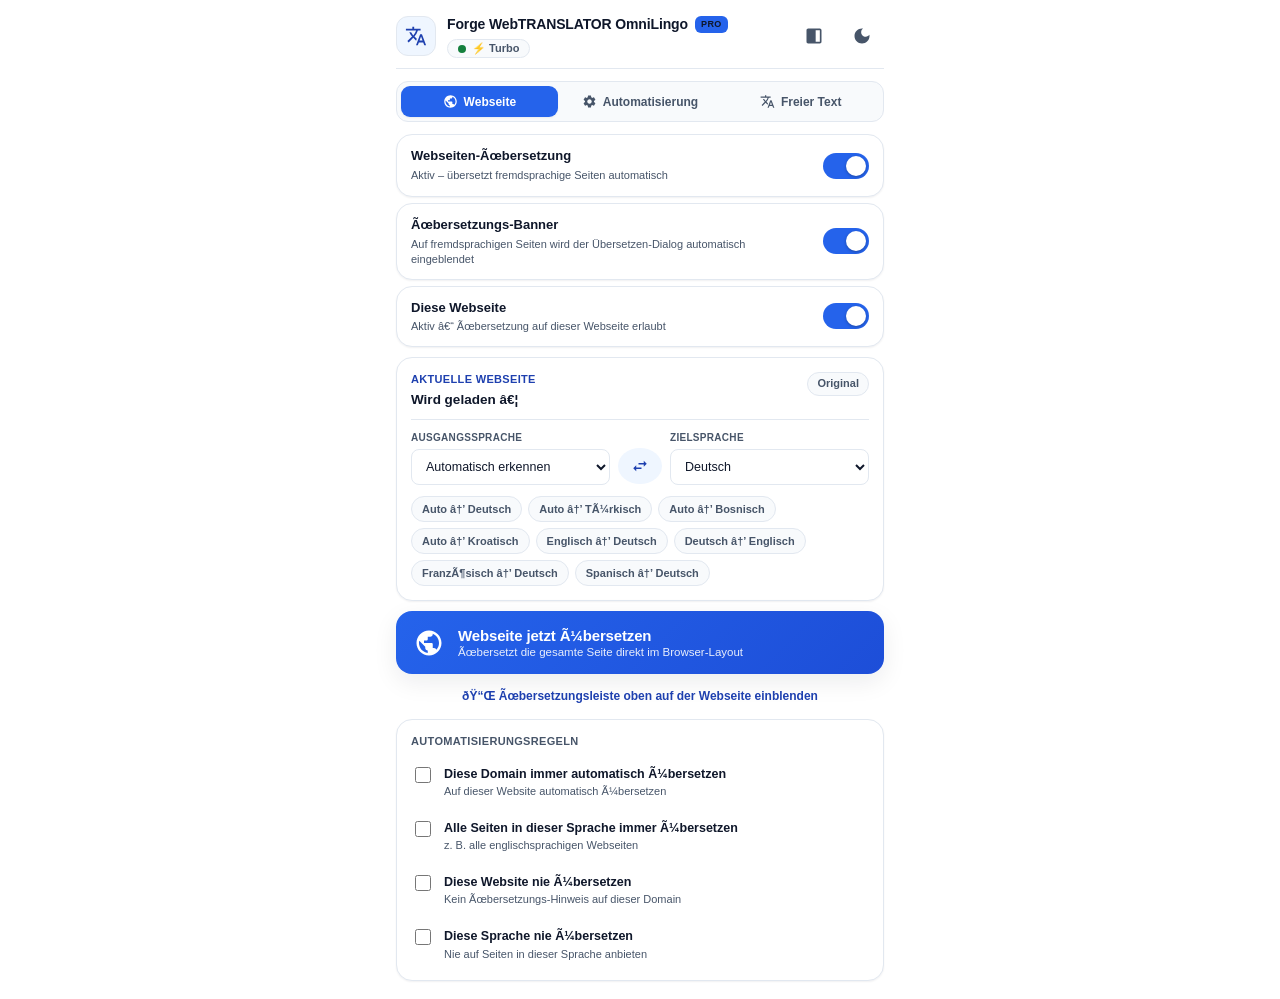
==== popup/popup.html @ 29043d5a "WebTranslator PRO v3.1.0 – Komplette Modernisierung (Manifest V3, Design-System, WCAG AAA, Hover-Too" ====
<!doctype html>
<html lang="de">
<head>
  <meta charset="utf-8">
  <meta name="viewport" content="width=device-width, initial-scale=1">
  <title>Forge WebTRANSLATOR OmniLingo PRO - All-in-One KI Sprachsuite</title>
  <link rel="stylesheet" href="popup.css">
</head>
<body>
  <div class="app-shell">
    <!-- Top Header -->
    <header class="app-header">
      <div class="header-left">
        <div class="logo-icon" aria-hidden="true">
          <svg viewBox="0 0 24 24"><path d="M12.87 15.07l-2.54-2.51.03-.03A17.52 17.52 0 0014.07 6H17V4h-7V2H8v2H1v2h11.17C11.5 7.92 10.44 9.75 9 11.35 8.07 10.32 7.3 9.19 6.69 8h-2c.73 1.63 1.73 3.17 2.98 4.56l-5.09 5.02L4 19l5-5 3.11 3.11.76-2.04zM18.5 10h-2L12 22h2l1.12-3h4.75L21 22h2l-4.5-12zm-2.62 7l1.62-4.33L19.12 17h-3.24z"/></svg>
        </div>
        <div class="header-titles">
          <div class="app-title-row">
            <span class="app-name">Forge WebTRANSLATOR OmniLingo</span>
            <span class="badge-pro">PRO</span>
          </div>
          <button id="ollama-status-pill" class="status-pill online" type="button" title="Klicken fÃ¼r Engine-Wahl (Turbo / Ollama)">
            <span class="status-dot"></span>
            <span class="status-text" id="engine-status-text">âš¡ Turbo</span>
          </button>
        </div>
      </div>
      <div class="header-actions">
        <button id="btn-sidepanel" class="icon-button" type="button" title="Im Seitenpanel Ã¶ffnen" aria-label="Im Seitenpanel Ã¶ffnen">
          <svg viewBox="0 0 24 24"><path d="M19 3H5c-1.1 0-2 .9-2 2v14c0 1.1.9 2 2 2h14c1.1 0 2-.9 2-2V5c0-1.1-.9-2-2-2zm0 16h-5V5h5v14z"/></svg>
        </button>
        <button id="btn-theme" class="icon-button" type="button" title="Farbschema umschalten" aria-label="Farbschema umschalten">
          <svg id="theme-icon" viewBox="0 0 24 24"><path d="M12 3c-4.97 0-9 4.03-9 9s4.03 9 9 9 9-4.03 9-9c0-.46-.04-.92-.1-1.36-.98 1.37-2.58 2.26-4.4 2.26-3.03 0-5.5-2.47-5.5-5.5 0-1.82.89-3.42 2.26-4.4-.44-.06-.9-.1-1.36-.1z"/></svg>
        </button>
      </div>
    </header>

    <!-- Navigation Tabs -->
    <nav class="tab-bar" role="tablist" aria-label="WebTranslator OberflÃ¤chen">
      <button class="tab-btn active" role="tab" data-tab="tab-webpage" aria-selected="true">
        <svg viewBox="0 0 24 24"><path d="M12 2C6.48 2 2 6.48 2 12s4.48 10 10 10 10-4.48 10-10S17.52 2 12 2zm-1 17.93c-3.95-.49-7-3.85-7-7.93 0-.62.08-1.21.21-1.79L9 15v1c0 1.1.9 2 2 2v1.93zm6.9-2.54c-.26-.81-1-1.39-1.9-1.39h-1v-3c0-.55-.45-1-1-1H8v-2h2c.55 0 1-.45 1-1V7h2c1.1 0 2-.9 2-2v-.41c2.93 1.19 5 4.06 5 7.41 0 2.08-.8 3.97-2.1 5.39z"/></svg>
        Webseite
      </button>
      <button class="tab-btn" role="tab" data-tab="tab-auto" aria-selected="false">
        <svg viewBox="0 0 24 24"><path d="M19.14 12.94c.04-.3.06-.61.06-.94 0-.32-.02-.64-.07-.94l2.03-1.58c.18-.14.23-.41.12-.61l-1.92-3.32c-.12-.22-.37-.29-.59-.22l-2.39.96c-.5-.38-1.03-.7-1.62-.94l-.36-2.54c-.04-.24-.24-.41-.48-.41h-3.84c-.24 0-.43.17-.47.41l-.36 2.54c-.59.24-1.13.57-1.62.94l-2.39-.96c-.22-.08-.47 0-.59.22L2.74 8.87c-.12.21-.08.47.12.61l2.03 1.58c-.05.3-.09.63-.09.94s.02.64.07.94l-2.03 1.58c-.18.14-.23.41-.12.61l1.92 3.32c.12.22.37.29.59.22l2.39-.96c.5.38 1.03.7 1.62.94l.36 2.54c.05.24.24.41.48.41h3.84c.24 0 .44-.17.47-.41l.36-2.54c.59-.24 1.13-.56 1.62-.94l2.39.96c.22.08.47 0 .59-.22l1.92-3.32c.12-.22.07-.47-.12-.61l-2.01-1.58zM12 15.6c-1.98 0-3.6-1.62-3.6-3.6s1.62-3.6 3.6-3.6 3.6 1.62 3.6 3.6-1.62 3.6-3.6 3.6z"/></svg>
        Automatisierung
      </button>
      <button class="tab-btn" role="tab" data-tab="tab-text" aria-selected="false">
        <svg viewBox="0 0 24 24"><path d="M12.87 15.07l-2.54-2.51.03-.03A17.52 17.52 0 0014.07 6H17V4h-7V2H8v2H1v2h11.17C11.5 7.92 10.44 9.75 9 11.35 8.07 10.32 7.3 9.19 6.69 8h-2c.73 1.63 1.73 3.17 2.98 4.56l-5.09 5.02L4 19l5-5 3.11 3.11.76-2.04zM18.5 10h-2L12 22h2l1.12-3h4.75L21 22h2l-4.5-12zm-2.62 7l1.62-4.33L19.12 17h-3.24z"/></svg>
        Freier Text
      </button>
    </nav>

    <!-- TAB 1: WEBSEITE (CORE) -->
    <main id="tab-webpage" class="tab-pane active" role="tabpanel" aria-labelledby="tab-webpage">
      <!-- Master Enable / Disable Switch -->
      <section class="master-switch-card">
        <label class="switch-row" for="chk-master">
          <span class="switch-text">
            <strong>Webseiten-Ãœbersetzung</strong>
            <small id="master-sub">Aktiv â€“ Ã¼bersetzt fremdsprachige Seiten automatisch</small>
          </span>
          <span class="switch">
            <input type="checkbox" id="chk-master" checked aria-label="Ãœbersetzer aktivieren">
            <span class="switch-track"><span class="switch-thumb"></span></span>
          </span>
        </label>
      </section>

      <!-- Banner On / Off Switch -->
      <section class="master-switch-card banner-switch-card">
        <label class="switch-row" for="chk-banner">
          <span class="switch-text">
            <strong>Ãœbersetzungs-Banner</strong>
            <small id="banner-sub">Auf fremdsprachigen Seiten wird der Ãœbersetzen-Dialog automatisch eingeblendet</small>
          </span>
          <span class="switch">
            <input type="checkbox" id="chk-banner" checked aria-label="Ãœbersetzungs-Banner anzeigen">
            <span class="switch-track"><span class="switch-thumb"></span></span>
          </span>
        </label>
      </section>

      <!-- Current Website On / Off Switch (EIN / AUS) -->
      <section class="master-switch-card site-switch-card" id="site-switch-card">
        <label class="switch-row" for="chk-site">
          <span class="switch-text">
            <strong id="site-switch-title">Diese Webseite</strong>
            <small id="site-switch-sub">Aktiv â€“ Ãœbersetzung auf dieser Webseite erlaubt</small>
          </span>
          <span class="switch">
            <input type="checkbox" id="chk-site" checked aria-label="FÃ¼r diese Webseite aktivieren">
            <span class="switch-track"><span class="switch-thumb"></span></span>
          </span>
        </label>
      </section>

      <!-- Active Webpage Card -->
      <section class="card page-card">
        <div class="page-header-row">
          <div class="page-info">
            <span class="page-domain" id="page-domain">Aktuelle Webseite</span>
            <h2 class="page-title" id="page-title">Wird geladen â€¦</h2>
          </div>
          <span id="page-badge" class="state-badge original">Original</span>
        </div>

        <!-- Language Controls -->
        <div class="lang-row">
          <div class="select-group">
            <label for="source">Ausgangssprache</label>
            <select id="source" class="select-input"></select>
          </div>
          <button id="swap" class="swap-btn" type="button" title="Sprachen tauschen" aria-label="Sprachen tauschen">
            <svg viewBox="0 0 24 24"><path d="M6.99 11L3 15l3.99 4v-3H14v-2H6.99v-3zM21 9l-3.99-4v3H10v2h7.01v3L21 9z"/></svg>
          </button>
          <div class="select-group">
            <label for="target">Zielsprache</label>
            <select id="target" class="select-input"></select>
          </div>
        </div>

        <div class="quick-pairs-wrap">
          <button type="button" class="chip-btn" data-source="Automatisch erkennen" data-target="Deutsch">Auto â†’ Deutsch</button>
          <button type="button" class="chip-btn" data-source="Automatisch erkennen" data-target="TÃ¼rkisch">Auto â†’ TÃ¼rkisch</button>
          <button type="button" class="chip-btn" data-source="Automatisch erkennen" data-target="Bosnisch">Auto â†’ Bosnisch</button>
          <button type="button" class="chip-btn" data-source="Automatisch erkennen" data-target="Kroatisch">Auto â†’ Kroatisch</button>
          <button type="button" class="chip-btn" data-source="Englisch" data-target="Deutsch">Englisch â†’ Deutsch</button>
          <button type="button" class="chip-btn" data-source="Deutsch" data-target="Englisch">Deutsch â†’ Englisch</button>
          <button type="button" class="chip-btn" data-source="FranzÃ¶sisch" data-target="Deutsch">FranzÃ¶sisch â†’ Deutsch</button>
          <button type="button" class="chip-btn" data-source="Spanisch" data-target="Deutsch">Spanisch â†’ Deutsch</button>
        </div>
      </section>

      <!-- Main Action Section -->
      <section class="main-action-section">
        <!-- Shown when the translator is globally disabled -->
        <div id="translator-off-hint" class="off-hint" style="display: none;">
          Ãœbersetzer ist ausgeschaltet. Aktiviere den Schalter oben, um Seiten wieder zu Ã¼bersetzen.
        </div>

        <!-- Big Translate Button -->
        <button id="btn-translate-page" class="giant-btn" type="button">
          <svg class="giant-icon" viewBox="0 0 24 24"><path d="M12 2C6.48 2 2 6.48 2 12s4.48 10 10 10 10-4.48 10-10S17.52 2 12 2zm-1 17.93c-3.95-.49-7-3.85-7-7.93 0-.62.08-1.21.21-1.79L9 15v1c0 1.1.9 2 2 2v1.93zm6.9-2.54c-.26-.81-1-1.39-1.9-1.39h-1v-3c0-.55-.45-1-1-1H8v-2h2c.55 0 1-.45 1-1V7h2c1.1 0 2-.9 2-2v-.41c2.93 1.19 5 4.06 5 7.41 0 2.08-.8 3.97-2.1 5.39z"/></svg>
          <div class="giant-text-group">
            <span class="giant-title" id="btn-translate-title">Webseite jetzt Ã¼bersetzen</span>
            <span class="giant-sub" id="btn-translate-sub">Ãœbersetzt die gesamte Seite direkt im Browser-Layout</span>
          </div>
        </button>

        <!-- Toggle Button (shown when already translated) -->
        <div id="translated-controls" class="translated-controls" style="display: none;">
          <button id="btn-toggle-view" class="secondary-btn" type="button">
            <svg viewBox="0 0 24 24"><path d="M12 4.5C7 4.5 2.73 7.61 1 12c1.73 4.39 6 7.5 11 7.5s9.27-3.11 11-7.5c-1.73-4.39-6-7.5-11-7.5zM12 17c-2.76 0-5-2.24-5-5s2.24-5 5-5 5 2.24 5 5-2.24 5-5 5zm0-8c-1.66 0-3 1.34-3 3s1.34 3 3 3 3-1.34 3-3-1.34-3-3-3z"/></svg>
            <span id="btn-toggle-label">Original anzeigen</span>
          </button>
          <button id="btn-restore-page" class="danger-btn" type="button" title="Ãœbersetzung verwerfen & Original wiederherstellen">
            ZurÃ¼cksetzen
          </button>
        </div>

        <!-- In-Page Bar Trigger -->
        <button id="btn-show-bar" class="subtle-link-btn" type="button">
          ðŸ“Œ Ãœbersetzungsleiste oben auf der Webseite einblenden
        </button>
      </section>

      <!-- Automation Quick Checkboxes -->
      <section class="card auto-quick-card">
        <h3 class="card-subtitle">Automatisierungsregeln</h3>
        <label class="check-row">
          <input type="checkbox" id="chk-auto-domain" class="custom-check">
          <span class="check-label">
            <strong>Diese Domain immer automatisch Ã¼bersetzen</strong>
            <small id="chk-domain-text">Auf dieser Website automatisch Ã¼bersetzen</small>
          </span>
        </label>
        <label class="check-row">
          <input type="checkbox" id="chk-auto-lang" class="custom-check">
          <span class="check-label">
            <strong>Alle Seiten in dieser Sprache immer Ã¼bersetzen</strong>
            <small id="chk-lang-text">z. B. alle englischsprachigen Webseiten</small>
          </span>
        </label>
        <label class="check-row">
          <input type="checkbox" id="chk-never-domain" class="custom-check">
          <span class="check-label">
            <strong>Diese Website nie Ã¼bersetzen</strong>
            <small>Kein Ãœbersetzungs-Hinweis auf dieser Domain</small>
          </span>
        </label>
        <label class="check-row">
          <input type="checkbox" id="chk-never-lang" class="custom-check">
          <span class="check-label">
            <strong>Diese Sprache nie Ã¼bersetzen</strong>
            <small id="chk-never-lang-text">Nie auf Seiten in dieser Sprache anbieten</small>
          </span>
        </label>
      </section>
    </main>

    <!-- TAB 2: AUTOMATISIERUNG & EINSTELLUNGEN -->
    <section id="tab-auto" class="tab-pane" role="tabpanel" style="display: none;" aria-labelledby="tab-auto">
      <div class="settings-content">
        <!-- Translation Engine Switch -->
        <div class="settings-group">
          <h3 class="settings-title">Ãœbersetzungs-Engine</h3>
          <div class="form-row">
            <label for="cfg-engine">Geschwindigkeits-Modus</label>
            <select id="cfg-engine" class="select-input">
              <option value="turbo">âš¡ Turbo-Modus (Superschnell in 0.5s â€“ wie DeepL)</option>
              <option value="ollama">ðŸ”’ Lokale KI-Engine (Ollama â€“ 100% Offline & Privat)</option>
            </select>
            <p class="hint-text">Turbo Ã¼bersetzt Webseiten sofort ohne Wartezeit. Ollama nutzt lokale Modelle.</p>
          </div>
        </div>

        <!-- TonalitÃ¤t & Anrede (DeepL-Stil) -->
        <div class="settings-group">
          <h3 class="settings-title">TonalitÃ¤t & Anrede (DeepL-Stil)</h3>
          <div class="form-row">
            <label for="cfg-tone">Standard-Tonfall fÃ¼r Ãœbersetzungen</label>
            <select id="cfg-tone" class="select-input">
              <option value="standard">âš¡ Standard (Automatisch / NatÃ¼rlich)</option>
              <option value="human">ðŸŒ¿ Menschlich (Lebendig & flÃ¼ssig wie ein echter Muttersprachler)</option>
              <option value="formal">ðŸ‘” Formell (Sie / Professioneller Business-Stil)</option>
              <option value="informal">ðŸ¤ Informell (Du / Freundlich & Locker)</option>
            </select>
            <p class="hint-text">Gilt fÃ¼r Webseiten, markierte Textpassagen und freien Text.</p>
          </div>
        </div>

        <!-- Eigenes Glossar (WÃ¶rterbuch-Regeln wie bei DeepL) -->
        <div class="settings-group">
          <h3 class="settings-title">Eigenes Glossar (WÃ¶rterbuch-Filter)</h3>
          <p class="hint-text">Definiere feste Ãœbersetzungen fÃ¼r Fachbegriffe, Marken oder Namen:</p>
          <div id="glossary-list" class="tag-list-box"></div>
          <div class="add-domain-row" style="margin-top: 8px;">
            <input type="text" id="input-glossary-from" class="select-input" placeholder="Ursprungsbegriff (z. B. Prompt)" style="flex: 1;">
            <input type="text" id="input-glossary-to" class="select-input" placeholder="WunschÃ¼bersetzung" style="flex: 1;">
            <button id="btn-add-glossary" class="action-btn" type="button">+ Regel</button>
          </div>
        </div>

        <!-- Auto Translate Domains List -->
        <div class="settings-group">
          <h3 class="settings-title">Automatisch Ã¼bersetzte Domains</h3>
          <p class="hint-text">Auf diesen Webseiten startet die Ãœbersetzung sofort beim Laden:</p>
          <div id="auto-domains-list" class="tag-list-box"></div>
          <div class="add-domain-row">
            <input type="text" id="input-add-domain" class="select-input" placeholder="z. B. github.com">
            <button id="btn-add-domain" class="action-btn" type="button">+ HinzufÃ¼gen</button>
          </div>
        </div>

        <!-- Never Translate Sites -->
        <div class="settings-group">
          <h3 class="settings-title">Nie Ã¼bersetzte Websites</h3>
          <p class="hint-text">Auf diesen Webseiten erscheint kein Ãœbersetzungs-Hinweis:</p>
          <div id="never-domains-list" class="tag-list-box"></div>
          <div class="add-domain-row">
            <input type="text" id="input-add-never-domain" class="select-input" placeholder="z. B. google.com">
            <button id="btn-add-never-domain" class="action-btn" type="button">+ HinzufÃ¼gen</button>
          </div>
        </div>

        <!-- Never Translate Languages -->
        <div class="settings-group">
          <h3 class="settings-title">Nie Ã¼bersetzte Sprachen</h3>
          <p class="hint-text">Seiten in diesen Sprachen werden nie automatisch Ã¼bersetzt:</p>
          <div id="never-languages-list" class="tag-list-box"></div>
          <div class="add-domain-row">
            <select id="input-add-never-lang" class="select-input" style="flex:1;"></select>
            <button id="btn-add-never-lang" class="action-btn" type="button">+ HinzufÃ¼gen</button>
          </div>
        </div>

        <!-- Ollama Connection -->
        <div class="settings-group">
          <h3 class="settings-title">Ollama KI-Modell</h3>
          <div class="form-row">
            <label for="cfg-base-url">Ollama Server-URL</label>
            <div class="input-with-button">
              <input id="cfg-base-url" class="select-input" type="url" value="http://127.0.0.1:11434">
              <button id="btn-test-connection" class="action-btn" type="button">Testen</button>
            </div>
            <p id="connection-test-result" class="hint-text"></p>
          </div>

          <div class="form-row">
            <label for="cfg-model">Verwendetes LLM-Modell</label>
            <div class="input-with-button">
              <select id="cfg-model" class="select-input"></select>
              <button id="btn-refresh-models" class="icon-button" type="button" title="Modelle neu laden" aria-label="Modelle neu laden">
                <svg viewBox="0 0 24 24"><path d="M17.65 6.35A7.958 7.958 0 0012 4c-4.42 0-7.99 3.58-7.99 8s3.57 8 7.99 8c3.73 0 6.84-2.55 7.73-6h-2.08A5.99 5.99 0 0112 18c-3.31 0-6-2.69-6-6s2.69-6 6-6c1.66 0 3.14.69 4.22 1.78L13 11h7V4l-2.35 2.35z"/></svg>
              </button>
            </div>
          </div>
        </div>
      </div>
    </section>

    <!-- TAB 3: FREIER TEXT & SCHREIBASSISTENT (DEEPL-STIL) -->
    <section id="tab-text" class="tab-pane" role="tabpanel" style="display: none;" aria-labelledby="tab-text">
      <section class="card text-card">
        <div class="card-toolbar">
          <span class="card-heading">Ãœbersetzen & Text optimieren</span>
          <div class="toolbar-actions">
            <button id="btn-free-humanize" class="tool-btn" type="button" title="Diesen Text sofort menschlicher klingen lassen" style="border-color: #10b981; color: #059669;">ðŸŒ¿ Menschlicher</button>
            <button id="btn-free-rewrite" class="tool-btn" type="button" title="Text grammatikalisch & stilistisch verfeinern (DeepL Write)">âœ¨ Verbessern</button>
            <button id="btn-clear-free-text" class="tool-btn" type="button">Leeren</button>
          </div>
        </div>

        <!-- Tone switcher row -->
        <div class="quick-pairs-wrap" style="margin-bottom: 8px;">
          <button type="button" class="chip-btn active" data-free-tone="standard">âš¡ Standard</button>
          <button type="button" class="chip-btn" data-free-tone="human">ðŸŒ¿ Menschlich</button>
          <button type="button" class="chip-btn" data-free-tone="formal">ðŸ‘” Formell (Sie)</button>
          <button type="button" class="chip-btn" data-free-tone="informal">ðŸ¤ Du (Locker)</button>
        </div>

        <textarea id="free-input-text" class="text-area" rows="3" placeholder="Hier Text zum Ãœbersetzen oder Verbessern eingeben â€¦"></textarea>
        <div class="stats-row">
          <span id="free-input-stats">0 Zeichen â€¢ 0 WÃ¶rter</span>
        </div>

        <button id="btn-translate-free" class="primary-btn" type="button">âš¡ Text jetzt Ã¼bersetzen</button>

        <textarea id="free-output-text" class="text-area" rows="3" readonly placeholder="Ãœbersetzung â€¦" style="margin-top: 10px;"></textarea>

        <div class="stats-row">
          <span id="free-output-stats">0 Zeichen â€¢ 0 WÃ¶rter</span>
          <div class="output-actions">
            <button id="btn-free-copy" class="tool-btn" type="button">ðŸ“‹ Kopieren</button>
            <button id="btn-free-speak" class="tool-btn" type="button">ðŸ”Š Vorlesen</button>
          </div>
        </div>

        <!-- DeepL Alternatives section -->
        <div id="free-alts-box" style="display: none; margin-top: 10px; padding: 8px; background: var(--card-alt); border: 1px solid var(--border); border-radius: 8px;">
          <span style="font-size: 11px; font-weight: 700; color: var(--text-secondary); display: block; margin-bottom: 6px;">Alternative Formulierungen:</span>
          <div id="free-alts-list" style="display: flex; flex-direction: column; gap: 4px;"></div>
        </div>
      </section>
    </section>
  </div>

  <script src="../content/translator-client.js"></script>
  <script src="popup.js"></script>
</body>
</html>
---- popup/popup.css ----
/* ============================================================
   Forge WebTRANSLATOR OmniLingo PRO — modern design system
   Light by default, dark mode via manual toggle / system preference
   ============================================================ */

:root {
  --bg: #ffffff;
  --surface: #ffffff;
  --card: #ffffff;
  --card-alt: #f8fafc;
  --border: #e2e8f0;
  --border-strong: #cbd5e1;
  --text: #0f172a;
  --text-secondary: #475569;
  --muted: #64748b;
  --dim: #94a3b8;

  --accent: #2563eb;
  --accent-hover: #1d4ed8;
  --accent-active: #1e40af;
  --accent-soft: #eff6ff;
  --accent-text: #1e40af;

  --success: #15803d;
  --success-soft: #f0fdf4;
  --success-text: #166534;
  --danger: #dc2626;
  --danger-soft: #fef2f2;
  --danger-text: #b91c1c;
  --warning: #b45309;
  --warning-soft: #fffbeb;
  --warning-text: #92400e;

  --hover: #f1f5f9;
  --shadow-sm: 0 1px 2px rgba(15, 23, 42, 0.06);
  --shadow: 0 8px 24px rgba(15, 23, 42, 0.08);
  --shadow-lg: 0 12px 32px rgba(15, 23, 42, 0.14);

  --radius-sm: 8px;
  --radius-md: 12px;
  --radius-lg: 16px;
  --radius-pill: 999px;

  --font: -apple-system, BlinkMacSystemFont, "Segoe UI", Roboto, "Helvetica Neue", Arial, sans-serif;
}

/* Dark mode: follow system unless the user forced light */
@media (prefers-color-scheme: dark) {
  :root:not([data-theme="light"]) {
    --bg: #0f172a;
    --surface: #1e293b;
    --card: #1e293b;
    --card-alt: #273549;
    --border: #334155;
    --border-strong: #475569;
    --text: #f1f5f9;
    --text-secondary: #cbd5e1;
    --muted: #94a3b8;
    --dim: #94a3b8;

    --accent: #60a5fa;
    --accent-hover: #3b82f6;
    --accent-active: #2563eb;
    --accent-soft: #1e293b;
    --accent-text: #bfdbfe;

    --success: #4ade80;
    --success-soft: #14532d;
    --success-text: #86efac;
    --danger: #f87171;
    --danger-soft: #450a0a;
    --danger-text: #fca5a5;
    --warning: #fbbf24;
    --warning-soft: #451a03;
    --warning-text: #fde68a;

    --hover: #273549;
    --shadow-sm: 0 1px 2px rgba(0, 0, 0, 0.4);
    --shadow: 0 8px 24px rgba(0, 0, 0, 0.45);
    --shadow-lg: 0 12px 32px rgba(0, 0, 0, 0.55);
  }
}

/* Manual dark override */
:root[data-theme="dark"] {
  --bg: #0f172a;
  --surface: #1e293b;
  --card: #1e293b;
  --card-alt: #273549;
  --border: #334155;
  --border-strong: #475569;
  --text: #f1f5f9;
  --text-secondary: #cbd5e1;
  --muted: #94a3b8;
  --dim: #94a3b8;

  --accent: #60a5fa;
  --accent-hover: #3b82f6;
  --accent-active: #2563eb;
  --accent-soft: #1e293b;
  --accent-text: #bfdbfe;

  --success: #4ade80;
  --success-soft: #14532d;
  --success-text: #86efac;
  --danger: #f87171;
  --danger-soft: #450a0a;
  --danger-text: #fca5a5;
  --warning: #fbbf24;
  --warning-soft: #451a03;
  --warning-text: #fde68a;

  --hover: #273549;
  --shadow-sm: 0 1px 2px rgba(0, 0, 0, 0.4);
  --shadow: 0 8px 24px rgba(0, 0, 0, 0.45);
  --shadow-lg: 0 12px 32px rgba(0, 0, 0, 0.55);
}

* { box-sizing: border-box; }

html, body { margin: 0; padding: 0; }

body {
  width: 520px;
  max-width: 100%;
  min-height: 100vh;
  margin: 0 auto;
  padding: 0;
  background: var(--bg);
  color: var(--text);
  font-family: var(--font);
  font-size: 13px;
  line-height: 1.45;
  overflow-x: hidden;
  position: relative;
}

button { font-family: inherit; }

/* Focus visibility – WCAG friendly */
:focus-visible {
  outline: 2px solid var(--accent);
  outline-offset: 2px;
  border-radius: 4px;
}

.app-shell {
  display: flex;
  flex-direction: column;
  gap: 12px;
  padding: 14px 16px 18px;
}

/* ============ Header ============ */
.app-header {
  display: flex;
  align-items: center;
  justify-content: space-between;
  gap: 10px;
  padding-bottom: 10px;
  border-bottom: 1px solid var(--border);
}

.header-left {
  display: flex;
  align-items: center;
  gap: 11px;
  min-width: 0;
}

.logo-icon {
  width: 40px;
  height: 40px;
  border-radius: 12px;
  background: var(--accent-soft);
  border: 1px solid var(--border);
  display: flex;
  align-items: center;
  justify-content: center;
  color: var(--accent-text);
  flex-shrink: 0;
}
.logo-icon svg { width: 22px; height: 22px; fill: currentColor; }

.header-titles { display: flex; flex-direction: column; gap: 5px; min-width: 0; }

.app-title-row {
  display: flex;
  align-items: center;
  flex-wrap: wrap;
  column-gap: 7px;
  row-gap: 2px;
}

.app-name {
  font-size: 14px;
  font-weight: 800;
  letter-spacing: -0.01em;
  color: var(--text);
  min-width: 0;
}

.badge-pro {
  font-size: 9px;
  font-weight: 800;
  padding: 2px 6px;
  border-radius: 6px;
  background: var(--accent);
  color: #ffffff;
  letter-spacing: 0.05em;
  text-transform: uppercase;
}
:root[data-theme="dark"] .badge-pro,
:root:not([data-theme="light"]) .badge-pro { color: #0f172a; }

.status-pill {
  display: inline-flex;
  align-items: center;
  gap: 6px;
  background: var(--card-alt);
  border: 1px solid var(--border);
  padding: 3px 10px;
  border-radius: var(--radius-pill);
  cursor: pointer;
  font-size: 11px;
  font-weight: 700;
  color: var(--text-secondary);
  transition: border-color 0.15s, background 0.15s, color 0.15s;
  align-self: flex-start;
}
.status-pill:hover { border-color: var(--accent); color: var(--text); }

.status-dot {
  width: 8px;
  height: 8px;
  border-radius: 50%;
  background: var(--warning);
  flex-shrink: 0;
}
.status-pill.online .status-dot { background: var(--success); }
.status-pill.offline .status-dot { background: var(--danger); }
.status-pill.checking .status-dot { background: var(--warning); animation: wtPulse 1s infinite alternate; }

@keyframes wtPulse {
  0% { opacity: 0.35; transform: scale(0.85); }
  100% { opacity: 1; transform: scale(1.2); }
}

.status-text { line-height: 1; }

.header-actions { display: flex; gap: 4px; flex-shrink: 0; }

.icon-button {
  width: 44px;
  height: 44px;
  border-radius: 50%;
  background: transparent;
  border: none;
  color: var(--text-secondary);
  display: flex;
  align-items: center;
  justify-content: center;
  cursor: pointer;
  transition: background 0.15s, color 0.15s;
}
.icon-button:hover { background: var(--hover); color: var(--text); }
.icon-button svg { width: 20px; height: 20px; fill: currentColor; }

/* ============ Tab bar ============ */
.tab-bar {
  display: flex;
  background: var(--card-alt);
  padding: 4px;
  border-radius: var(--radius-md);
  gap: 4px;
  border: 1px solid var(--border);
}
.tab-btn {
  flex: 1;
  display: flex;
  align-items: center;
  justify-content: center;
  gap: 6px;
  padding: 8px 6px;
  border: none;
  background: transparent;
  border-radius: 9px;
  font-size: 12px;
  font-weight: 600;
  color: var(--text-secondary);
  cursor: pointer;
  transition: background 0.15s, color 0.15s, box-shadow 0.15s;
}
.tab-btn:hover { color: var(--text); }
.tab-btn.active {
  background: var(--accent);
  color: #ffffff;
  box-shadow: var(--shadow-sm);
}
.tab-btn svg { width: 15px; height: 15px; fill: currentColor; flex-shrink: 0; }
:root[data-theme="dark"] .tab-btn.active { color: #0f172a; }
@media (prefers-color-scheme: dark) { :root:not([data-theme="light"]) .tab-btn.active { color: #0f172a; } }

/* ============ Cards ============ */
.card {
  background: var(--card);
  border: 1px solid var(--border);
  border-radius: var(--radius-lg);
  padding: 14px;
  box-shadow: var(--shadow-sm);
  display: flex;
  flex-direction: column;
  gap: 11px;
}

.page-header-row {
  display: flex;
  align-items: flex-start;
  justify-content: space-between;
  gap: 8px;
  padding-bottom: 9px;
  border-bottom: 1px solid var(--border);
}
.page-info { display: flex; flex-direction: column; gap: 2px; overflow: hidden; min-width: 0; }
.page-domain { font-size: 11px; font-weight: 800; color: var(--accent-text); text-transform: uppercase; letter-spacing: 0.03em; }
.page-title {
  margin: 0;
  font-size: 13.5px;
  font-weight: 600;
  color: var(--text);
  white-space: nowrap;
  overflow: hidden;
  text-overflow: ellipsis;
  max-width: 240px;
}

.state-badge {
  font-size: 11px;
  font-weight: 700;
  padding: 3px 9px;
  border-radius: var(--radius-pill);
  white-space: nowrap;
}
.state-badge.original { background: var(--card-alt); color: var(--text-secondary); border: 1px solid var(--border); }
.state-badge.working { background: var(--warning-soft); color: var(--warning-text); border: 1px solid var(--warning); }
.state-badge.done { background: var(--success-soft); color: var(--success-text); border: 1px solid var(--success); }

/* ============ Language row ============ */
.lang-row {
  display: grid;
  grid-template-columns: 1fr 44px 1fr;
  align-items: end;
  gap: 8px;
}
.select-group { display: flex; flex-direction: column; gap: 4px; min-width: 0; }
.select-group label {
  font-size: 10px;
  font-weight: 700;
  text-transform: uppercase;
  letter-spacing: 0.03em;
  color: var(--text-secondary);
}
.select-input {
  width: 100%;
  padding: 9px 10px;
  border-radius: var(--radius-sm);
  border: 1px solid var(--border);
  background: var(--surface);
  color: var(--text);
  font-size: 12.5px;
  font-weight: 500;
  font-family: inherit;
  outline: none;
  transition: border-color 0.15s, box-shadow 0.15s;
}
.select-input:hover { border-color: var(--border-strong); }
.select-input:focus { border-color: var(--accent); box-shadow: 0 0 0 1px var(--accent); }

.swap-btn {
  height: 36px;
  width: 44px;
  margin-bottom: 1px;
  display: flex;
  align-items: center;
  justify-content: center;
  background: var(--accent-soft);
  border: none;
  color: var(--accent-text);
  border-radius: 50%;
  cursor: pointer;
  transition: background 0.2s, color 0.2s, transform 0.2s;
}
.swap-btn:hover { background: var(--accent); color: #ffffff; }
.swap-btn:active { transform: rotate(180deg); }
.swap-btn svg { width: 18px; height: 18px; fill: currentColor; }
:root[data-theme="dark"] .swap-btn:hover { color: #0f172a; }
@media (prefers-color-scheme: dark) { :root:not([data-theme="light"]) .swap-btn:hover { color: #0f172a; } }

.quick-pairs-wrap { display: flex; flex-wrap: wrap; gap: 6px; }

.chip-btn {
  background: var(--card-alt);
  border: 1px solid var(--border);
  padding: 6px 10px;
  border-radius: var(--radius-pill);
  font-size: 11px;
  font-weight: 600;
  color: var(--text-secondary);
  cursor: pointer;
  transition: all 0.15s;
}
.chip-btn:hover { border-color: var(--accent); color: var(--accent-text); background: var(--accent-soft); }
.chip-btn.active { background: var(--accent-soft); border-color: var(--accent); color: var(--accent-text); }

/* ============ Main action ============ */
.main-action-section { display: flex; flex-direction: column; gap: 9px; }

.off-hint {
  font-size: 12px;
  color: var(--warning-text);
  background: var(--warning-soft);
  border: 1px solid var(--warning);
  border-radius: var(--radius-md);
  padding: 9px 12px;
  text-align: center;
  font-weight: 600;
  line-height: 1.4;
}

.giant-btn {
  display: flex;
  align-items: center;
  gap: 14px;
  width: 100%;
  padding: 16px 18px;
  border-radius: var(--radius-lg);
  border: none;
  background: linear-gradient(135deg, var(--accent) 0%, var(--accent-hover) 100%);
  color: #ffffff;
  cursor: pointer;
  box-shadow: var(--shadow);
  transition: background 0.2s, box-shadow 0.2s, transform 0.15s;
  text-align: left;
}
.giant-btn:hover {
  background: linear-gradient(135deg, var(--accent-hover) 0%, var(--accent-active) 100%);
  box-shadow: var(--shadow-lg);
  transform: translateY(-1px);
}
.giant-btn:active { transform: scale(0.99); }
.giant-btn.working { background: linear-gradient(135deg, #f59e0b 0%, #d97706 100%); color: #ffffff; }
.giant-btn:disabled { background: var(--card-alt); color: var(--muted); cursor: not-allowed; box-shadow: none; transform: none; }
.giant-btn:disabled:hover { background: var(--card-alt); box-shadow: none; transform: none; }
.giant-btn:disabled .giant-sub { opacity: 0.85; }

.giant-icon { width: 30px; height: 30px; fill: currentColor; flex-shrink: 0; }
.giant-text-group { display: flex; flex-direction: column; gap: 2px; min-width: 0; }
.giant-title { font-size: 15px; font-weight: 700; letter-spacing: -0.01em; }
.giant-sub { font-size: 11.5px; opacity: 0.9; font-weight: 400; }

.translated-controls { display: grid; grid-template-columns: 1fr auto; gap: 8px; }

.secondary-btn {
  display: inline-flex;
  align-items: center;
  justify-content: center;
  gap: 8px;
  padding: 10px 14px;
  border-radius: var(--radius-md);
  border: 1px solid var(--border);
  background: var(--card);
  color: var(--accent-text);
  font-size: 13px;
  font-weight: 600;
  cursor: pointer;
  transition: background 0.15s, border-color 0.15s;
}
.secondary-btn:hover { background: var(--accent-soft); border-color: var(--accent); }
.secondary-btn svg { width: 18px; height: 18px; fill: currentColor; }

.danger-btn {
  padding: 10px 14px;
  border-radius: var(--radius-md);
  border: 1px solid var(--border);
  background: var(--card);
  color: var(--danger-text);
  font-size: 12px;
  font-weight: 600;
  cursor: pointer;
  transition: background 0.15s, border-color 0.15s;
}
.danger-btn:hover { background: var(--danger-soft); border-color: var(--danger); }

.subtle-link-btn {
  background: transparent;
  border: none;
  font-size: 12px;
  font-weight: 600;
  color: var(--accent-text);
  cursor: pointer;
  padding: 6px;
  text-align: center;
  transition: opacity 0.15s;
}
.subtle-link-btn:hover { text-decoration: underline; }

/* ============ Switches ============ */
.master-switch-card {
  background: var(--card);
  border: 1px solid var(--border);
  border-radius: var(--radius-lg);
  padding: 12px 14px;
  box-shadow: var(--shadow-sm);
}
.switch-row { display: flex; align-items: center; justify-content: space-between; gap: 12px; cursor: pointer; user-select: none; }
.switch-text { display: flex; flex-direction: column; gap: 2px; min-width: 0; }
.switch-text strong { font-size: 13px; color: var(--text); font-weight: 600; }
.switch-text small { font-size: 11px; color: var(--text-secondary); }

.switch { position: relative; display: inline-flex; flex-shrink: 0; }
.switch input {
  position: absolute;
  inset: 0;
  opacity: 0;
  width: 100%;
  height: 100%;
  margin: 0;
  cursor: pointer;
}
.switch-track {
  width: 46px;
  height: 26px;
  border-radius: var(--radius-pill);
  background: var(--border-strong);
  position: relative;
  display: inline-block;
  transition: background 0.2s;
  flex-shrink: 0;
}
.switch-thumb {
  position: absolute;
  top: 3px;
  left: 3px;
  width: 20px;
  height: 20px;
  border-radius: 50%;
  background: #ffffff;
  box-shadow: 0 1px 3px rgba(15, 23, 42, 0.35);
  transition: transform 0.2s cubic-bezier(0.4, 0, 0.2, 1);
}
.switch input:checked + .switch-track { background: var(--accent); }
.switch input:checked + .switch-track .switch-thumb { transform: translateX(20px); }
.switch input:focus-visible + .switch-track { outline: 2px solid var(--accent); outline-offset: 2px; }
.switch input:disabled + .switch-track { opacity: 0.5; cursor: not-allowed; }

.banner-switch-card { margin-top: -4px; }
.banner-switch-card .switch-text small { line-height: 1.35; }
.site-switch-card { margin-top: -4px; }
.site-switch-card .switch-text small { line-height: 1.35; }
.banner-switch-card.is-locked, .site-switch-card.is-locked { opacity: 0.5; pointer-events: none; }

/* ============ Auto quick card ============ */
.card-subtitle {
  margin: 0;
  font-size: 11px;
  font-weight: 700;
  text-transform: uppercase;
  letter-spacing: 0.03em;
  color: var(--text-secondary);
}
.check-row { display: flex; align-items: flex-start; gap: 10px; cursor: pointer; padding: 4px 0; }
.custom-check { margin-top: 2px; width: 16px; height: 16px; accent-color: var(--accent); cursor: pointer; flex-shrink: 0; }
.check-label { display: flex; flex-direction: column; gap: 1px; min-width: 0; }
.check-label strong { font-size: 12.5px; color: var(--text); font-weight: 600; }
.check-label small { font-size: 11px; color: var(--text-secondary); }

.page-card.is-off, .auto-quick-card.is-off { opacity: 0.55; }
.page-card.is-off .select-input, .page-card.is-off .chip-btn, .page-card.is-off .swap-btn, .auto-quick-card.is-off .select-input, .auto-quick-card.is-off input, .auto-quick-card.is-off button { pointer-events: none; }

/* ============ Settings (Tab 2) ============ */
.settings-content { display: flex; flex-direction: column; gap: 12px; }
.settings-group {
  background: var(--card);
  border: 1px solid var(--border);
  border-radius: var(--radius-lg);
  padding: 14px;
  display: flex;
  flex-direction: column;
  gap: 10px;
}
.settings-title {
  margin: 0;
  font-size: 13px;
  font-weight: 700;
  color: var(--text);
  border-bottom: 1px solid var(--border);
  padding-bottom: 6px;
}
.tag-list-box { display: flex; flex-wrap: wrap; gap: 6px; min-height: 28px; }
.tag-badge {
  display: inline-flex;
  align-items: center;
  gap: 7px;
  padding: 4px 10px;
  background: var(--accent-soft);
  border: 1px solid var(--accent);
  color: var(--accent-text);
  border-radius: var(--radius-pill);
  font-size: 12px;
  font-weight: 600;
}
.tag-badge.never { background: var(--danger-soft); border-color: var(--danger); color: var(--danger-text); }
.tag-del { cursor: pointer; font-weight: 700; color: var(--danger); background: none; border: none; padding: 0; font-size: 11px; }
.tag-del:hover { opacity: 0.7; }

.add-domain-row { display: flex; gap: 6px; }
.action-btn {
  padding: 8px 14px;
  background: var(--accent);
  border: none;
  color: #ffffff;
  border-radius: var(--radius-sm);
  font-weight: 600;
  font-size: 12px;
  cursor: pointer;
  white-space: nowrap;
  transition: background 0.15s;
}
.action-btn:hover { background: var(--accent-hover); }
.action-btn:focus-visible { outline: 2px solid var(--accent); outline-offset: 2px; }

.form-row { display: flex; flex-direction: column; gap: 4px; }
.form-row label { font-size: 11px; font-weight: 700; color: var(--text-secondary); }
.input-with-button { display: flex; gap: 6px; }
.hint-text { margin: 0; font-size: 11px; color: var(--text-secondary); line-height: 1.45; }

/* ============ Text tab ============ */
.text-card { gap: 10px; }
.card-toolbar { display: flex; justify-content: space-between; align-items: center; gap: 8px; flex-wrap: wrap; }
.card-heading { font-size: 12px; font-weight: 700; color: var(--text); }
.toolbar-actions { display: flex; gap: 6px; flex-wrap: wrap; }
.tool-btn {
  background: var(--card-alt);
  border: 1px solid var(--border);
  border-radius: var(--radius-sm);
  padding: 6px 10px;
  font-size: 11px;
  font-weight: 600;
  cursor: pointer;
  color: var(--text-secondary);
  transition: all 0.15s;
}
.tool-btn:hover { color: var(--text); border-color: var(--border-strong); }
.tool-btn:focus-visible { outline: 2px solid var(--accent); outline-offset: 2px; }

.text-area {
  width: 100%;
  border: 1px solid var(--border);
  border-radius: var(--radius-md);
  padding: 9px 11px;
  background: var(--surface);
  color: var(--text);
  font-family: inherit;
  font-size: 13px;
  outline: none;
  resize: vertical;
  min-height: 64px;
  transition: border-color 0.15s, box-shadow 0.15s;
}
.text-area:focus { border-color: var(--accent); box-shadow: 0 0 0 1px var(--accent); }

.primary-btn {
  background: var(--accent);
  border: none;
  border-radius: var(--radius-md);
  padding: 11px 14px;
  color: #ffffff;
  font-size: 13px;
  font-weight: 700;
  cursor: pointer;
  transition: background 0.15s;
}
.primary-btn:hover { background: var(--accent-hover); }
.primary-btn:disabled { opacity: 0.6; cursor: not-allowed; }

.stats-row { display: flex; justify-content: space-between; align-items: center; gap: 8px; font-size: 11px; color: var(--text-secondary); margin: 4px 2px 0; }
.output-actions { display: flex; gap: 6px; }

/* ============ Tab panes ============ */
.tab-pane { display: none; }
.tab-pane.active { display: flex; flex-direction: column; gap: 10px; }

/* ============ Animations ============ */
@keyframes wtFadeUp {
  from { opacity: 0; transform: translateY(6px); }
  to { opacity: 1; transform: translateY(0); }
}
.tab-pane.active > * { animation: wtFadeUp 0.25s cubic-bezier(0.16, 1, 0.3, 1); }

/* ============ Responsive ============ */
@media (max-width: 400px) {
  .app-shell { padding: 12px 12px 14px; }
  .giant-btn { flex-direction: column; align-items: flex-start; gap: 10px; }
  .lang-row { grid-template-columns: 1fr; }
  .swap-btn { display: none; }
}
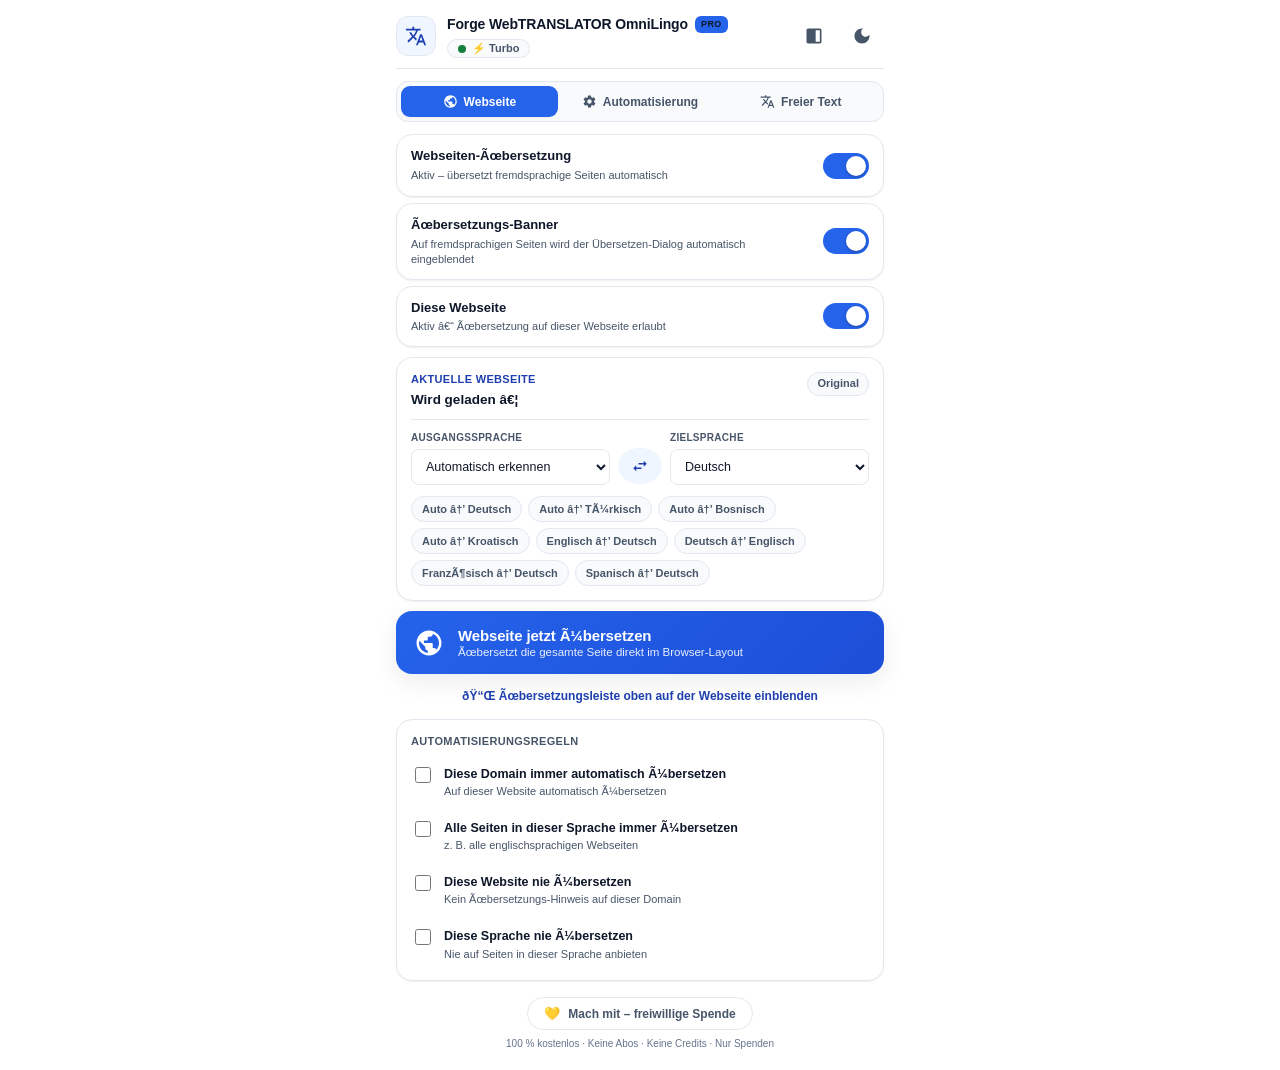
==== commit ece4454b: "WebTranslator PRO v3.2.0 – Spenden-Button & klare Free-Positionierung" ====
--- a/popup/popup.html
+++ b/popup/popup.html
@@ -344,6 +344,14 @@
         </div>
       </section>
     </section>
+
+    <footer class="app-footer">
+      <button id="btn-donate" class="donate-btn" type="button" title="Wenn dir die Erweiterung gefällt – mit einer freiwilligen Spende unterstützen.">
+        <span class="donate-heart" aria-hidden="true">💛</span>
+        <span>Mach mit – freiwillige Spende</span>
+      </button>
+      <p class="donate-note">100 % kostenlos · Keine Abos · Keine Credits · Nur Spenden</p>
+    </footer>
   </div>
 
   <script src="../content/translator-client.js"></script>
--- a/popup/popup.css
+++ b/popup/popup.css
@@ -690,6 +690,26 @@
 .tab-pane { display: none; }
 .tab-pane.active { display: flex; flex-direction: column; gap: 10px; }
 
+/* ============ Footer / Donation ============ */
+.app-footer { display: flex; flex-direction: column; align-items: center; gap: 7px; padding-top: 4px; }
+.donate-btn {
+  display: inline-flex;
+  align-items: center;
+  gap: 8px;
+  background: transparent;
+  border: 1px solid var(--border);
+  border-radius: var(--radius-pill);
+  padding: 8px 16px;
+  font-size: 12px;
+  font-weight: 700;
+  color: var(--text-secondary);
+  cursor: pointer;
+  transition: all 0.15s;
+}
+.donate-btn:hover { border-color: var(--accent); color: var(--accent-text); background: var(--accent-soft); }
+.donate-heart { font-size: 13px; }
+.donate-note { margin: 0; font-size: 10px; color: var(--muted); }
+
 /* ============ Animations ============ */
 @keyframes wtFadeUp {
   from { opacity: 0; transform: translateY(6px); }
